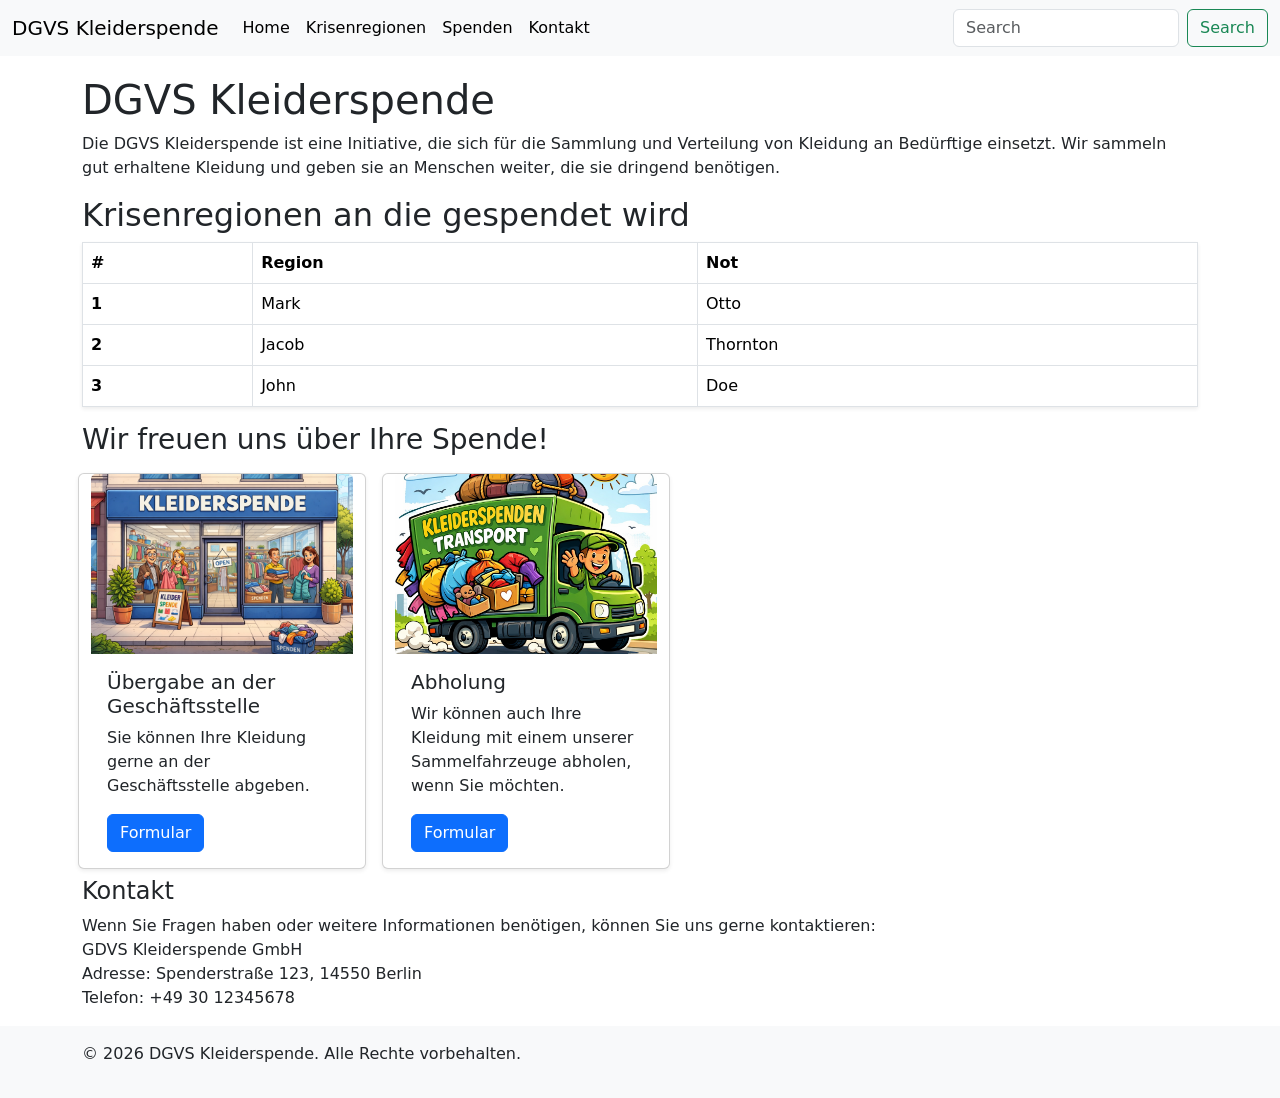
==== index.html @ 37a6ea58 "Add files via upload" ====
<!doctype html>
<html lang="en">
  <head>
    <meta charset="UTF-8" />
    <meta name="viewport" content="width=device-width, initial-scale=1.0" />
    <title>DGVS Kleiderspende</title>
    <link
      href="https://cdn.jsdelivr.net/npm/bootstrap@5.3.8/dist/css/bootstrap.min.css"
      rel="stylesheet"
      integrity="sha384-sRIl4kxILFvY47J16cr9ZwB07vP4J8+LH7qKQnuqkuIAvNWLzeN8tE5YBujZqJLB"
      crossorigin="anonymous"
    />
    <script
      src="https://cdn.jsdelivr.net/npm/bootstrap@5.3.8/dist/js/bootstrap.bundle.min.js"
      integrity="sha384-FKyoEForCGlyvwx9Hj09JcYn3nv7wiPVlz7YYwJrWVcXK/BmnVDxM+D2scQbITxI"
      crossorigin="anonymous"
    ></script>
    <link rel="stylesheet" href="style.css" />
    <script src="script.js"></script>
  </head>

  <body>
    <header>
      <div
        class="collapse"
        id="navbarToggleExternalContent"
        data-bs-theme="dark"
      >
        <div class="bg-dark p-4">
          <h5 class="text-body-emphasis h4">Collapsed content</h5>
          <span class="text-body-secondary"
            >Toggleable via the navbar brand.</span
          >
        </div>
      </div>
      <nav class="navbar navbar-expand-lg bg-body-tertiary">
        <div class="container-fluid">
          <button
            class="navbar-toggler"
            type="button"
            data-bs-toggle="collapse"
            data-bs-target="#navbarTogglerDemo03"
            aria-controls="navbarTogglerDemo03"
            aria-expanded="false"
            aria-label="Toggle navigation"
          >
            <span class="navbar-toggler-icon"></span>
          </button>
          <a class="navbar-brand" href="#">DGVS Kleiderspende</a>
          <div class="collapse navbar-collapse" id="navbarTogglerDemo03">
            <ul class="navbar-nav me-auto mb-2 mb-lg-0">
              <li class="nav-item">
                <a class="nav-link active" aria-current="page" href="#">Home</a>
              </li>
              <li class="nav-item">
                <a class="nav-link active" href="#">Krisenregionen</a>
              </li>
              <li class="nav-item">
                <a class="nav-link active" href="#">Spenden</a>
              </li>
              <li class="nav-item">
                <a class="nav-link active" href="#">Kontakt</a>
              </li>
            </ul>
            <form class="d-flex" role="search">
              <input
                class="form-control me-2"
                type="search"
                placeholder="Search"
                aria-label="Search"
              />
              <button class="btn btn-outline-success" type="submit">
                Search
              </button>
            </form>
          </div>
        </div>
      </nav>
    </header>

    <main>
      <div class="container">
        <h1>DGVS Kleiderspende</h1>
        <p>
          Die DGVS Kleiderspende ist eine Initiative, die sich für die Sammlung
          und Verteilung von Kleidung an Bedürftige einsetzt. Wir sammeln gut
          erhaltene Kleidung und geben sie an Menschen weiter, die sie dringend
          benötigen.
        </p>

        <h2>Krisenregionen an die gespendet wird</h2>
        <table class="table table-bordered shadow-sm">
          <thead>
            <tr>
              <th scope="col">#</th>
              <th scope="col">Region</th>
              <th scope="col">Not</th>
            </tr>
          </thead>
          <tbody>
            <tr>
              <th scope="row">1</th>
              <td>Mark</td>
              <td>Otto</td>
            </tr>
            <tr>
              <th scope="row">2</th>
              <td>Jacob</td>
              <td>Thornton</td>
            </tr>
            <tr>
              <th scope="row">3</th>
              <td>John</td>
              <td>Doe</td>
            </tr>
          </tbody>
        </table>

        <h3>Wir freuen uns über Ihre Spende!</h3>
        <div class="row row-cols-1 row-cols-md-2 row-cols-lg-2">
          <div class="card shadow-sm m-2" style="width: 18rem">
            <img src="img/geschaeftsstelle.jpg" class="card-img-top" />
            <div class="card-body">
              <h5 class="card-title">Übergabe an der Geschäftsstelle</h5>
              <p class="card-text">
                Sie können Ihre Kleidung gerne an der Geschäftsstelle abgeben.
              </p>
              <a
                href="uebergabe.html"
                class="btn btn-primary"
                method="GET"
                action="uebergabe.html"
                >Formular</a
              >
            </div>
          </div>
          <div class="card shadow-sm m-2" style="width: 18rem">
            <img src="img/Sammeltransport.jpg" class="card-img-top" />
            <div class="card-body">
              <h5 class="card-title">Abholung</h5>
              <p class="card-text">
                Wir können auch Ihre Kleidung mit einem unserer Sammelfahrzeuge
                abholen, wenn Sie möchten.
              </p>
              <a
                href="abholung.html"
                class="btn btn-primary"
                method="GET"
                action="abholung.html"
                >Formular</a
              >
            </div>
          </div>
        </div>
        <h4>Kontakt</h4>
        <p>
          Wenn Sie Fragen haben oder weitere Informationen benötigen, können Sie
          uns gerne kontaktieren:
          <br />
          GDVS Kleiderspende GmbH
          <br />
          Adresse: Spenderstraße 123, 14550 Berlin
          <br />
          Telefon: +49 30 12345678
        </p>
      </div>
    </main>

    <footer class="footer mt-auto py-3 bg-light">
      <div class="container">
        <p>&copy; 2026 DGVS Kleiderspende. Alle Rechte vorbehalten.</p>
      </div>
    </footer>
  </body>
</html>
---- style.css ----
main {
  margin-top: 20px;
}

.card-img-top {
  height: 180px;
  width: 100%;
  object-fit: cover;
}
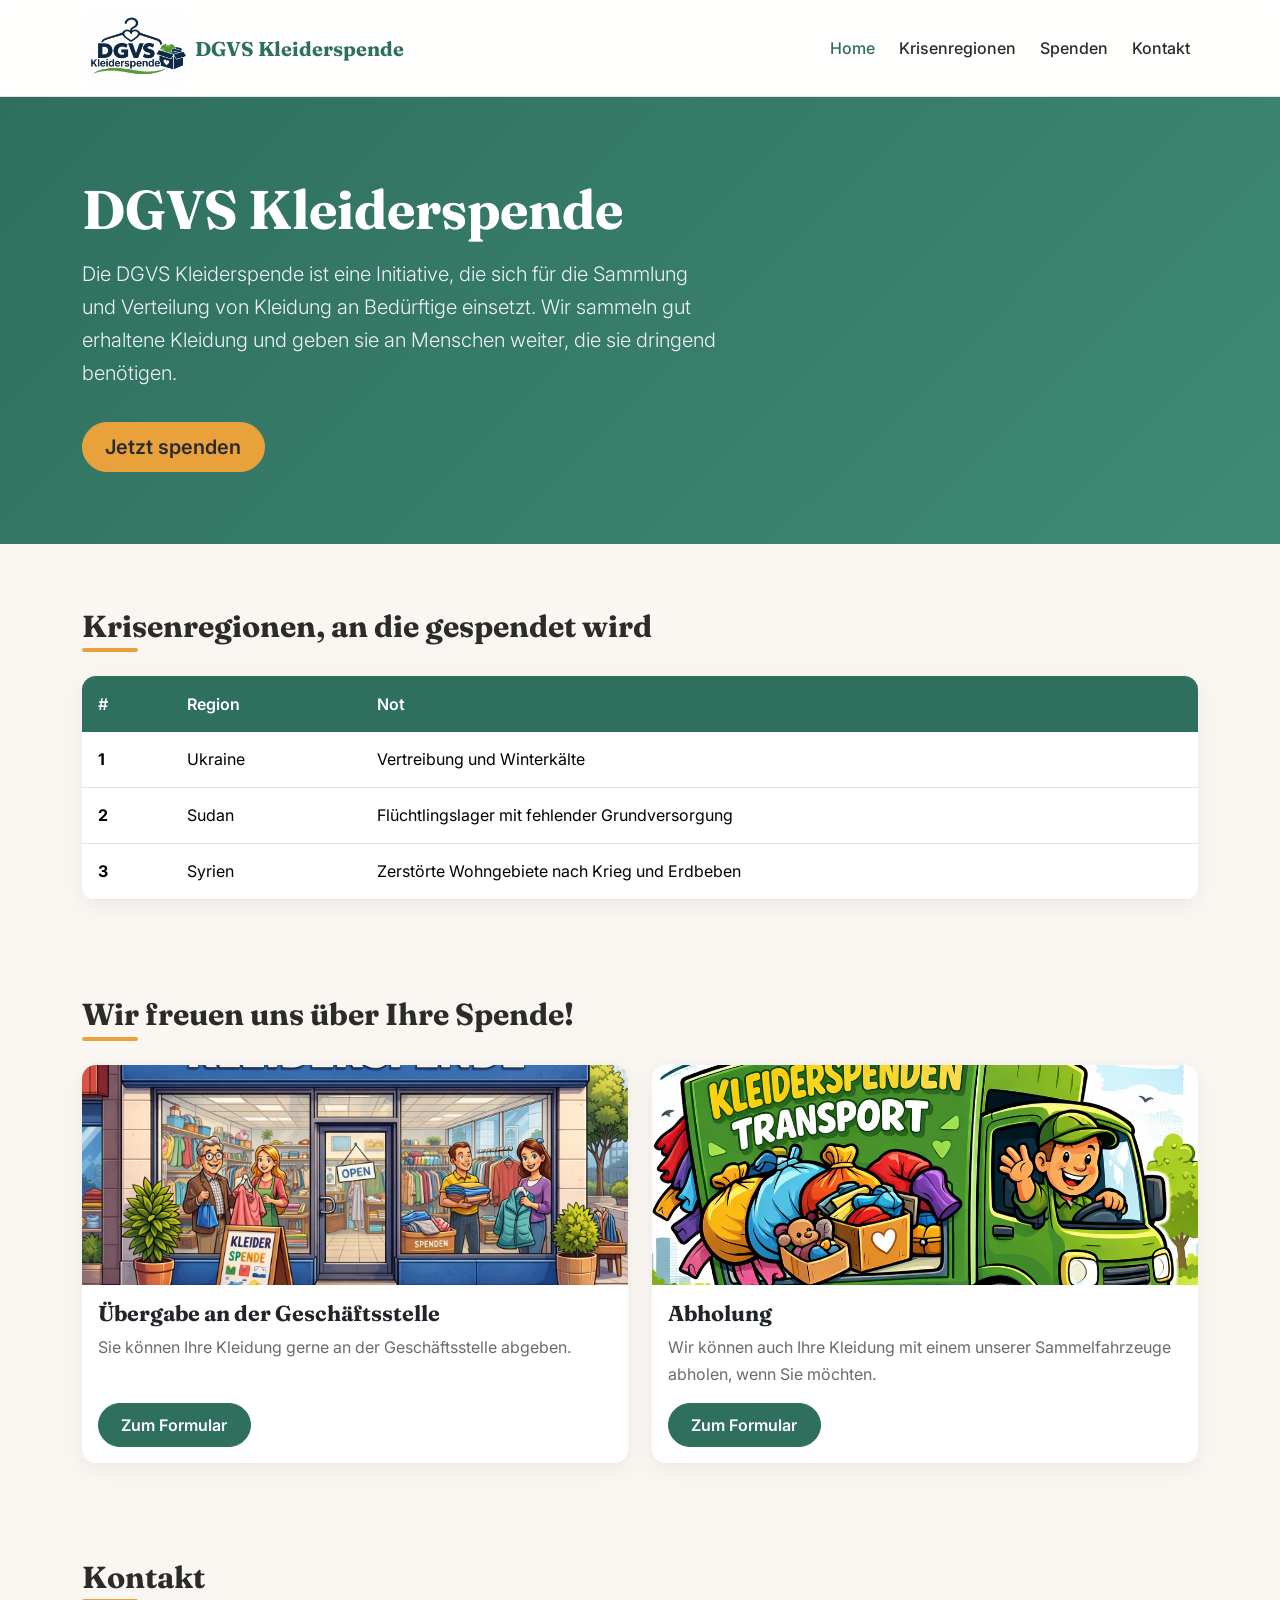
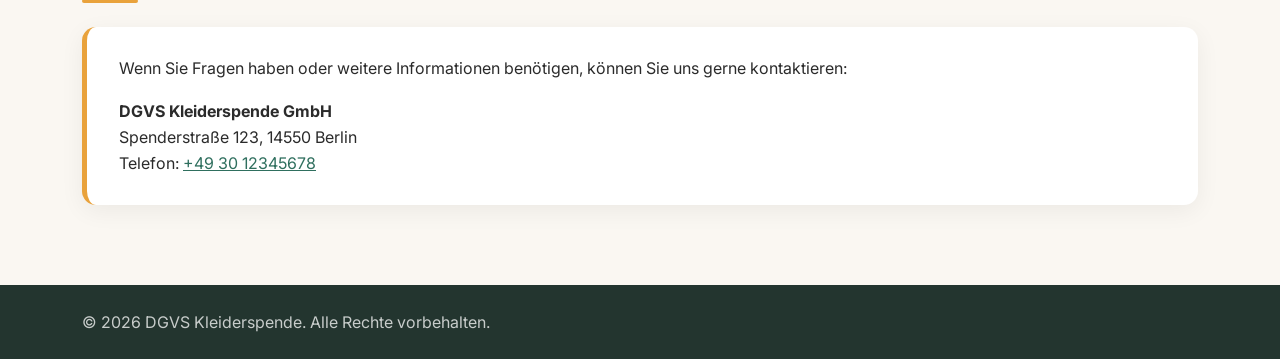
==== commit 739061c9: "Qick fixes, verbesserte Style und funktinoale abholung und uebergabe" ====
--- a/index.html
+++ b/index.html
@@ -1,5 +1,5 @@
 <!doctype html>
-<html lang="en">
+<html lang="de">
   <head>
     <meta charset="UTF-8" />
     <meta name="viewport" content="width=device-width, initial-scale=1.0" />
@@ -10,165 +10,186 @@
       integrity="sha384-sRIl4kxILFvY47J16cr9ZwB07vP4J8+LH7qKQnuqkuIAvNWLzeN8tE5YBujZqJLB"
       crossorigin="anonymous"
     />
+    <link rel="preconnect" href="https://fonts.googleapis.com" />
+    <link rel="preconnect" href="https://fonts.gstatic.com" crossorigin />
+    <link
+      href="https://fonts.googleapis.com/css2?family=Inter:wght@400;500;600&family=Fraunces:opsz,wght@9..144,600;9..144,700&display=swap"
+      rel="stylesheet"
+    />
+    <link rel="stylesheet" href="style.css" />
     <script
       src="https://cdn.jsdelivr.net/npm/bootstrap@5.3.8/dist/js/bootstrap.bundle.min.js"
       integrity="sha384-FKyoEForCGlyvwx9Hj09JcYn3nv7wiPVlz7YYwJrWVcXK/BmnVDxM+D2scQbITxI"
       crossorigin="anonymous"
+      defer
     ></script>
-    <link rel="stylesheet" href="style.css" />
-    <script src="script.js"></script>
+    <script src="script.js" defer></script>
   </head>
 
-  <body>
+  <body class="d-flex flex-column min-vh-100">
     <header>
-      <div
-        class="collapse"
-        id="navbarToggleExternalContent"
-        data-bs-theme="dark"
-      >
-        <div class="bg-dark p-4">
-          <h5 class="text-body-emphasis h4">Collapsed content</h5>
-          <span class="text-body-secondary"
-            >Toggleable via the navbar brand.</span
-          >
-        </div>
-      </div>
-      <nav class="navbar navbar-expand-lg bg-body-tertiary">
-        <div class="container-fluid">
+      <nav class="navbar navbar-expand-lg sticky-top">
+        <div class="container">
+          <a class="navbar-brand d-flex align-items-center" href="index.html">
+            <img
+              src="img/logo.jpg"
+              alt="Logo der DGVS Kleiderspende"
+              class="logo me-2"
+            />
+            DGVS Kleiderspende
+          </a>
           <button
             class="navbar-toggler"
             type="button"
             data-bs-toggle="collapse"
-            data-bs-target="#navbarTogglerDemo03"
-            aria-controls="navbarTogglerDemo03"
+            data-bs-target="#hauptnavigation"
+            aria-controls="hauptnavigation"
             aria-expanded="false"
-            aria-label="Toggle navigation"
+            aria-label="Navigation umschalten"
           >
             <span class="navbar-toggler-icon"></span>
           </button>
-          <a class="navbar-brand" href="#">DGVS Kleiderspende</a>
-          <div class="collapse navbar-collapse" id="navbarTogglerDemo03">
-            <ul class="navbar-nav me-auto mb-2 mb-lg-0">
+          <div class="collapse navbar-collapse" id="hauptnavigation">
+            <ul class="navbar-nav ms-auto mb-2 mb-lg-0">
               <li class="nav-item">
-                <a class="nav-link active" aria-current="page" href="#">Home</a>
+                <a class="nav-link active" aria-current="page" href="index.html"
+                  >Home</a
+                >
               </li>
               <li class="nav-item">
-                <a class="nav-link active" href="#">Krisenregionen</a>
+                <a class="nav-link" href="#krisenregionen">Krisenregionen</a>
               </li>
               <li class="nav-item">
-                <a class="nav-link active" href="#">Spenden</a>
+                <a class="nav-link" href="#spenden">Spenden</a>
               </li>
               <li class="nav-item">
-                <a class="nav-link active" href="#">Kontakt</a>
+                <a class="nav-link" href="#kontakt">Kontakt</a>
               </li>
             </ul>
-            <form class="d-flex" role="search">
-              <input
-                class="form-control me-2"
-                type="search"
-                placeholder="Search"
-                aria-label="Search"
-              />
-              <button class="btn btn-outline-success" type="submit">
-                Search
-              </button>
-            </form>
           </div>
         </div>
       </nav>
     </header>
 
-    <main>
+    <main class="flex-grow-1">
+      <section class="hero">
+        <div class="container">
+          <h1>DGVS Kleiderspende</h1>
+          <p class="lead">
+            Die DGVS Kleiderspende ist eine Initiative, die sich für die
+            Sammlung und Verteilung von Kleidung an Bedürftige einsetzt. Wir
+            sammeln gut erhaltene Kleidung und geben sie an Menschen weiter, die
+            sie dringend benötigen.
+          </p>
+          <a href="#spenden" class="btn btn-primary btn-lg">Jetzt spenden</a>
+        </div>
+      </section>
+
       <div class="container">
-        <h1>DGVS Kleiderspende</h1>
-        <p>
-          Die DGVS Kleiderspende ist eine Initiative, die sich für die Sammlung
-          und Verteilung von Kleidung an Bedürftige einsetzt. Wir sammeln gut
-          erhaltene Kleidung und geben sie an Menschen weiter, die sie dringend
-          benötigen.
-        </p>
+        <section id="krisenregionen" class="section">
+          <h2>Krisenregionen, an die gespendet wird</h2>
+          <div class="table-responsive">
+            <table class="table table-hover align-middle">
+              <thead>
+                <tr>
+                  <th scope="col">#</th>
+                  <th scope="col">Region</th>
+                  <th scope="col">Not</th>
+                </tr>
+              </thead>
+              <tbody>
+                <tr>
+                  <th scope="row">1</th>
+                  <td>Ukraine</td>
+                  <td>Vertreibung und Winterkälte</td>
+                </tr>
+                <tr>
+                  <th scope="row">2</th>
+                  <td>Sudan</td>
+                  <td>Flüchtlingslager mit fehlender Grundversorgung</td>
+                </tr>
+                <tr>
+                  <th scope="row">3</th>
+                  <td>Syrien</td>
+                  <td>Zerstörte Wohngebiete nach Krieg und Erdbeben</td>
+                </tr>
+              </tbody>
+            </table>
+          </div>
+        </section>
 
-        <h2>Krisenregionen an die gespendet wird</h2>
-        <table class="table table-bordered shadow-sm">
-          <thead>
-            <tr>
-              <th scope="col">#</th>
-              <th scope="col">Region</th>
-              <th scope="col">Not</th>
-            </tr>
-          </thead>
-          <tbody>
-            <tr>
-              <th scope="row">1</th>
-              <td>Mark</td>
-              <td>Otto</td>
-            </tr>
-            <tr>
-              <th scope="row">2</th>
-              <td>Jacob</td>
-              <td>Thornton</td>
-            </tr>
-            <tr>
-              <th scope="row">3</th>
-              <td>John</td>
-              <td>Doe</td>
-            </tr>
-          </tbody>
-        </table>
-
-        <h3>Wir freuen uns über Ihre Spende!</h3>
-        <div class="row row-cols-1 row-cols-md-2 row-cols-lg-2">
-          <div class="card shadow-sm m-2" style="width: 18rem">
-            <img src="img/geschaeftsstelle.jpg" class="card-img-top" />
-            <div class="card-body">
-              <h5 class="card-title">Übergabe an der Geschäftsstelle</h5>
-              <p class="card-text">
-                Sie können Ihre Kleidung gerne an der Geschäftsstelle abgeben.
-              </p>
-              <a
-                href="uebergabe.html"
-                class="btn btn-primary"
-                method="GET"
-                action="uebergabe.html"
-                >Formular</a
-              >
+        <section id="spenden" class="section">
+          <h2>Wir freuen uns über Ihre Spende!</h2>
+          <div class="row row-cols-1 row-cols-md-2 g-4">
+            <div class="col">
+              <div class="card h-100">
+                <img
+                  src="img/geschaeftsstelle.jpg"
+                  class="card-img-top"
+                  alt="Die Geschäftsstelle der DGVS Kleiderspende"
+                />
+                <div class="card-body d-flex flex-column">
+                  <h3 class="card-title">Übergabe an der Geschäftsstelle</h3>
+                  <p class="card-text">
+                    Sie können Ihre Kleidung gerne an der Geschäftsstelle
+                    abgeben.
+                  </p>
+                  <a
+                    href="uebergabe.html"
+                    class="btn btn-primary mt-auto align-self-start"
+                  >
+                    Zum Formular
+                  </a>
+                </div>
+              </div>
+            </div>
+            <div class="col">
+              <div class="card h-100">
+                <img
+                  src="img/Sammeltransport.jpg"
+                  class="card-img-top"
+                  alt="Ein Sammelfahrzeug der DGVS Kleiderspende"
+                />
+                <div class="card-body d-flex flex-column">
+                  <h3 class="card-title">Abholung</h3>
+                  <p class="card-text">
+                    Wir können auch Ihre Kleidung mit einem unserer
+                    Sammelfahrzeuge abholen, wenn Sie möchten.
+                  </p>
+                  <a
+                    href="abholung.html"
+                    class="btn btn-primary mt-auto align-self-start"
+                  >
+                    Zum Formular
+                  </a>
+                </div>
+              </div>
             </div>
           </div>
-          <div class="card shadow-sm m-2" style="width: 18rem">
-            <img src="img/Sammeltransport.jpg" class="card-img-top" />
-            <div class="card-body">
-              <h5 class="card-title">Abholung</h5>
-              <p class="card-text">
-                Wir können auch Ihre Kleidung mit einem unserer Sammelfahrzeuge
-                abholen, wenn Sie möchten.
-              </p>
-              <a
-                href="abholung.html"
-                class="btn btn-primary"
-                method="GET"
-                action="abholung.html"
-                >Formular</a
-              >
-            </div>
+        </section>
+
+        <section id="kontakt" class="section">
+          <h2>Kontakt</h2>
+          <div class="kontakt-box">
+            <p>
+              Wenn Sie Fragen haben oder weitere Informationen benötigen, können
+              Sie uns gerne kontaktieren:
+            </p>
+            <address class="mb-0">
+              <strong>DGVS Kleiderspende GmbH</strong><br />
+              Spenderstraße 123, 14550 Berlin<br />
+              Telefon: <a href="tel:+493012345678">+49 30 12345678</a>
+            </address>
           </div>
-        </div>
-        <h4>Kontakt</h4>
-        <p>
-          Wenn Sie Fragen haben oder weitere Informationen benötigen, können Sie
-          uns gerne kontaktieren:
-          <br />
-          GDVS Kleiderspende GmbH
-          <br />
-          Adresse: Spenderstraße 123, 14550 Berlin
-          <br />
-          Telefon: +49 30 12345678
-        </p>
+        </section>
       </div>
     </main>
 
-    <footer class="footer mt-auto py-3 bg-light">
+    <footer class="footer py-4">
       <div class="container">
-        <p>&copy; 2026 DGVS Kleiderspende. Alle Rechte vorbehalten.</p>
+        <p class="mb-0">
+          &copy; 2026 DGVS Kleiderspende. Alle Rechte vorbehalten.
+        </p>
       </div>
     </footer>
   </body>
--- a/style.css
+++ b/style.css
@@ -1,9 +1,241 @@
-main {
-  margin-top: 20px;
+/* ===== Farben & Grundwerte ===== */
+:root {
+  --farbe-primaer: #2f6f5e;
+  --farbe-primaer-dunkel: #24574a;
+  --farbe-akzent: #e9a23b;
+  --farbe-hintergrund: #faf7f2;
+  --farbe-flaeche: #ffffff;
+  --farbe-text: #2b2b2b;
+  --farbe-text-leise: #6b6b6b;
+  --farbe-rand: #e8e2d8;
+  --radius: 14px;
+  --schatten: 0 6px 24px rgba(0, 0, 0, 0.06);
+}
+
+/* ===== Allgemein ===== */
+body {
+  font-family: "Inter", system-ui, sans-serif;
+  background-color: var(--farbe-hintergrund);
+  color: var(--farbe-text);
+  line-height: 1.65;
+}
+
+h1,
+h2,
+h3 {
+  font-family: "Fraunces", Georgia, serif;
+  font-weight: 700;
+  color: var(--farbe-text);
+}
+
+h2 {
+  font-size: 1.9rem;
+  margin-bottom: 1.5rem;
+  position: relative;
+  padding-bottom: 0.5rem;
+}
+
+h2::after {
+  content: "";
+  position: absolute;
+  left: 0;
+  bottom: 0;
+  width: 56px;
+  height: 4px;
+  border-radius: 2px;
+  background-color: var(--farbe-akzent);
+}
+
+a {
+  color: var(--farbe-primaer);
+}
+
+a:hover {
+  color: var(--farbe-primaer-dunkel);
+}
+
+/* Platz für die Sticky-Navigation beim Springen zu Ankern */
+section[id] {
+  scroll-margin-top: 80px;
+}
+
+html {
+  scroll-behavior: smooth;
+}
+
+/* ===== Navigation ===== */
+.navbar {
+  background-color: rgba(255, 255, 255, 0.9);
+  backdrop-filter: blur(8px);
+  border-bottom: 1px solid var(--farbe-rand);
+}
+
+.navbar-brand {
+  font-family: "Fraunces", Georgia, serif;
+  font-weight: 700;
+  color: var(--farbe-primaer) !important;
+}
+
+.navbar-brand .logo {
+  height: 70px;
+  width: auto;
+  object-fit: contain;
+}
+
+.navbar .nav-link {
+  font-weight: 500;
+  color: var(--farbe-text);
+  margin-left: 0.5rem;
+}
+
+.navbar .nav-link:hover,
+.navbar .nav-link.active {
+  color: var(--farbe-primaer);
+}
+
+.hero {
+  background: linear-gradient(135deg, var(--farbe-primaer) 0%, #3f8a75 100%);
+  color: #fff;
+  padding: 5rem 0 4.5rem;
+  margin-bottom: 1rem;
+}
+
+.hero h1 {
+  color: #fff;
+  font-size: clamp(2.2rem, 5vw, 3.4rem);
+  margin-bottom: 1rem;
+}
+
+.hero .lead {
+  max-width: 640px;
+  opacity: 0.92;
+  margin-bottom: 2rem;
+}
+
+.hero .btn-primary {
+  background-color: var(--farbe-akzent);
+  border-color: var(--farbe-akzent);
+  color: #2b2b2b;
+}
+
+.hero .btn-primary:hover {
+  background-color: #d8912c;
+  border-color: #d8912c;
+}
+
+/* ===== Abschnitte ===== */
+.section {
+  padding: 3rem 0;
+}
+
+/* ===== Buttons ===== */
+.btn-primary {
+  background-color: var(--farbe-primaer);
+  border-color: var(--farbe-primaer);
+  border-radius: 999px;
+  padding: 0.55rem 1.4rem;
+  font-weight: 600;
+}
+
+.btn-primary:hover,
+.btn-primary:focus {
+  background-color: var(--farbe-primaer-dunkel);
+  border-color: var(--farbe-primaer-dunkel);
+}
+
+/* ===== Tabelle ===== */
+.table-responsive {
+  background-color: var(--farbe-flaeche);
+  border-radius: var(--radius);
+  box-shadow: var(--schatten);
+  overflow: hidden;
+}
+
+.table {
+  margin-bottom: 0;
+}
+
+.table thead th {
+  background-color: var(--farbe-primaer);
+  color: #fff;
+  font-weight: 600;
+  border: none;
+  padding: 0.9rem 1rem;
+}
+
+.table td,
+.table tbody th {
+  padding: 0.9rem 1rem;
+  border-color: var(--farbe-rand);
+}
+
+/* ===== Karten ===== */
+.card {
+  border: none;
+  border-radius: var(--radius);
+  overflow: hidden;
+  box-shadow: var(--schatten);
+  transition:
+    transform 0.2s ease,
+    box-shadow 0.2s ease;
+}
+
+.card:hover {
+  transform: translateY(-4px);
+  box-shadow: 0 12px 32px rgba(0, 0, 0, 0.1);
 }
 
 .card-img-top {
-  height: 180px;
+  height: 220px;
   width: 100%;
   object-fit: cover;
 }
+
+.card-title {
+  font-size: 1.35rem;
+}
+
+.card-text {
+  color: var(--farbe-text-leise);
+}
+
+/* ===== Kontakt ===== */
+.kontakt-box {
+  background-color: var(--farbe-flaeche);
+  border-left: 5px solid var(--farbe-akzent);
+  border-radius: var(--radius);
+  box-shadow: var(--schatten);
+  padding: 1.75rem 2rem;
+}
+
+/* ===== Formulare (Unterseiten) ===== */
+.formular-box {
+  background-color: var(--farbe-flaeche);
+  border-radius: var(--radius);
+  box-shadow: var(--schatten);
+  padding: 2rem;
+}
+
+.form-label {
+  font-weight: 500;
+}
+
+.form-control,
+.form-select {
+  border-radius: 10px;
+  border-color: var(--farbe-rand);
+  padding: 0.6rem 0.9rem;
+}
+
+.form-control:focus,
+.form-select:focus {
+  border-color: var(--farbe-primaer);
+  box-shadow: 0 0 0 0.2rem rgba(47, 111, 94, 0.2);
+}
+
+/* ===== Footer ===== */
+.footer {
+  background-color: #23352f;
+  color: rgba(255, 255, 255, 0.75);
+  margin-top: 2rem;
+}
